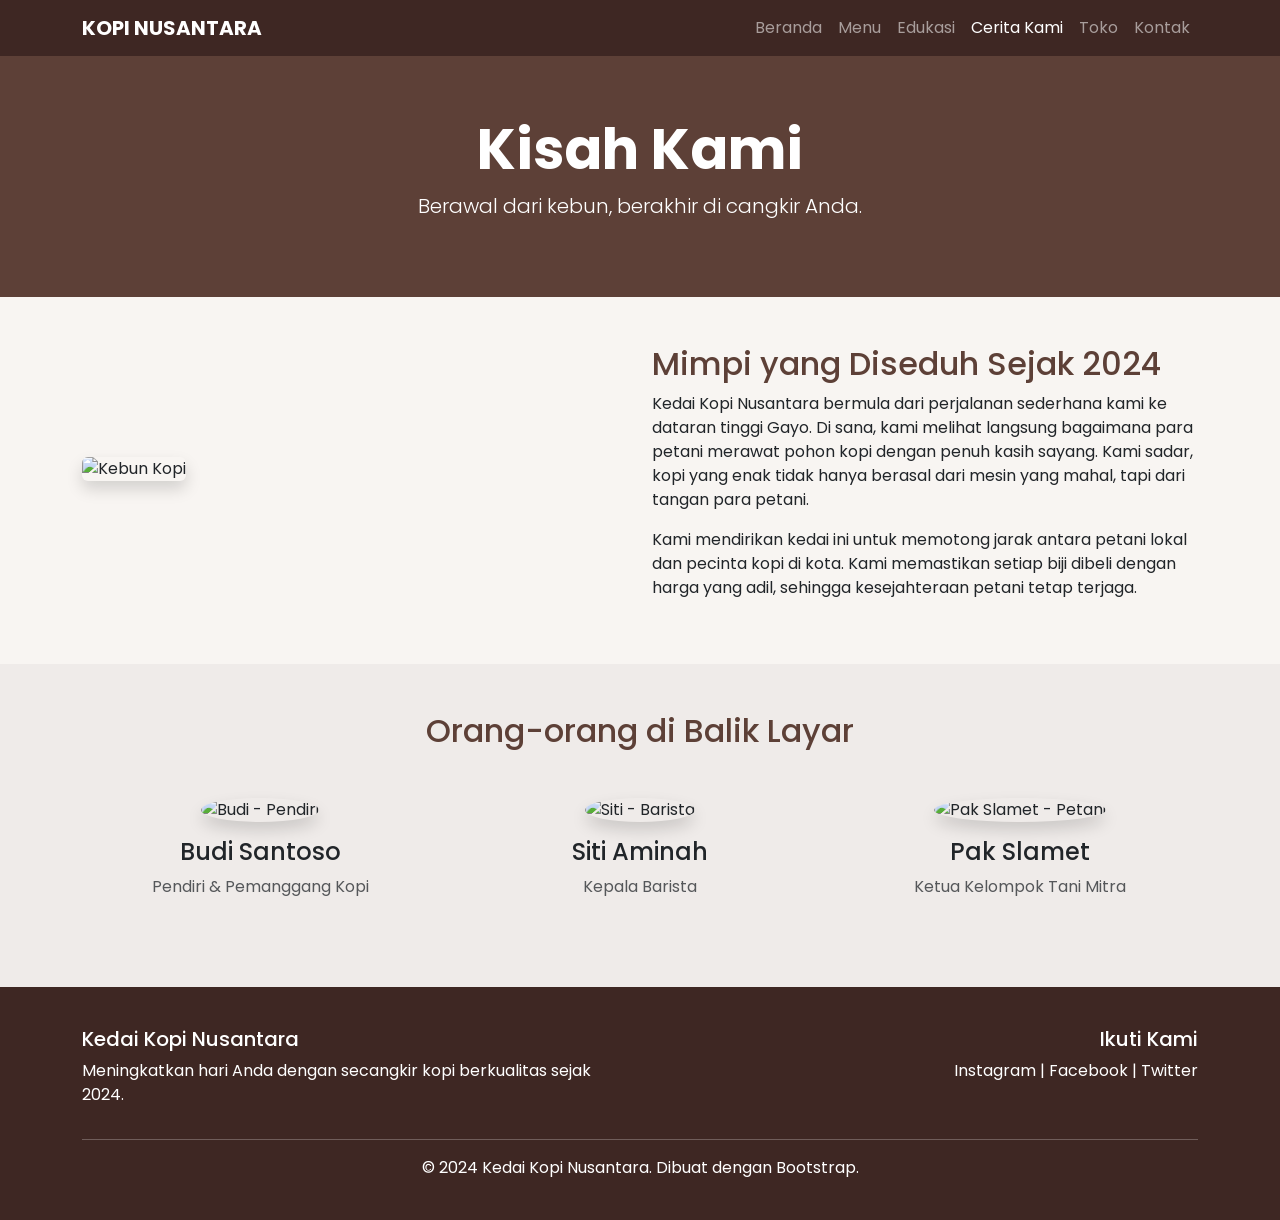
==== cerita.html @ 6b022edf "first commit" ====
<!DOCTYPE html>
<html lang="id">
<head>
    <meta charset="UTF-8">
    <meta name="viewport" content="width=device-width, initial-scale=1.0">
    <title>Kedai Kopi Nusantara - Cerita Kami</title>
    <link href="https://cdn.jsdelivr.net/npm/bootstrap@5.3.0/dist/css/bootstrap.min.css" rel="stylesheet">
    <link href="https://fonts.googleapis.com/css2?family=Poppins:wght@300;400;600&display=swap" rel="stylesheet">
    <style>
        body { font-family: 'Poppins', sans-serif; background-color: #f8f5f2; }
        .navbar { background-color: #3e2723; }
        .page-header {
            background-color: #5d4037;
            color: white;
            padding: 60px 0;
            text-align: center;
        }
        .footer { background-color: #3e2723; color: white; padding: 40px 0; }
        .foto-tim { width: 150px; height: 150px; object-fit: cover; }
    </style>
</head>
<body class="d-flex flex-column min-vh-100">

    <nav class="navbar navbar-expand-lg navbar-dark sticky-top">
        <div class="container">
            <a class="navbar-brand fw-bold" href="index.html">KOPI NUSANTARA</a>
            <button class="navbar-toggler" type="button" data-bs-toggle="collapse" data-bs-target="#navbarNav">
                <span class="navbar-toggler-icon"></span>
            </button>
            <div class="collapse navbar-collapse" id="navbarNav">
                <ul class="navbar-nav ms-auto">
                    <li class="nav-item"><a class="nav-link" href="index.html">Beranda</a></li>
                    <li class="nav-item"><a class="nav-link" href="menu.html">Menu</a></li>
                    <li class="nav-item"><a class="nav-link" href="edukasi.html">Edukasi</a></li>
                    <li class="nav-item"><a class="nav-link active" href="cerita.html">Cerita Kami</a></li>
                    <li class="nav-item"><a class="nav-link" href="toko.html">Toko</a></li>
                    <li class="nav-item"><a class="nav-link" href="kontak.html">Kontak</a></li>
                </ul>
            </div>
        </div>
    </nav>

    <header class="page-header">
        <div class="container">
            <h1 class="display-4 fw-bold">Kisah Kami</h1>
            <p class="lead">Berawal dari kebun, berakhir di cangkir Anda.</p>
        </div>
    </header>

    <section class="py-5">
        <div class="container">
            <div class="row align-items-center">
                <div class="col-md-6 mb-4">
                    <img src="https://images.unsplash.com/photo-1611162458324-aae1eb4129a4?auto=format&fit=crop&w=800&q=80" alt="Kebun Kopi" class="img-fluid rounded shadow">
                </div>
                <div class="col-md-6">
                    <h2 style="color: #5d4037;">Mimpi yang Diseduh Sejak 2024</h2>
                    <p>Kedai Kopi Nusantara bermula dari perjalanan sederhana kami ke dataran tinggi Gayo. Di sana, kami melihat langsung bagaimana para petani merawat pohon kopi dengan penuh kasih sayang. Kami sadar, kopi yang enak tidak hanya berasal dari mesin yang mahal, tapi dari tangan para petani.</p>
                    <p>Kami mendirikan kedai ini untuk memotong jarak antara petani lokal dan pecinta kopi di kota. Kami memastikan setiap biji dibeli dengan harga yang adil, sehingga kesejahteraan petani tetap terjaga.</p>
                </div>
            </div>
        </div>
    </section>

    <section class="py-5" style="background-color: #efebe9;">
        <div class="container text-center">
            <h2 class="mb-5" style="color: #5d4037;">Orang-orang di Balik Layar</h2>
            <div class="row">
                <div class="col-md-4 mb-4">
                    <img src="https://images.unsplash.com/photo-1507003211169-0a1dd7228f2d?auto=format&fit=crop&w=300&q=80" alt="Budi - Pendiri" class="rounded-circle shadow foto-tim mb-3">
                    <h4>Budi Santoso</h4>
                    <p class="text-muted">Pendiri & Pemanggang Kopi</p>
                </div>
                <div class="col-md-4 mb-4">
                    <img src="https://images.unsplash.com/photo-1438761681033-6461ffad8d80?auto=format&fit=crop&w=300&q=80" alt="Siti - Barista" class="rounded-circle shadow foto-tim mb-3">
                    <h4>Siti Aminah</h4>
                    <p class="text-muted">Kepala Barista</p>
                </div>
                <div class="col-md-4 mb-4">
                    <img src="https://images.unsplash.com/photo-1533227268428-f9ed0900fb3b?auto=format&fit=crop&w=300&q=80" alt="Pak Slamet - Petani" class="rounded-circle shadow foto-tim mb-3">
                    <h4>Pak Slamet</h4>
                    <p class="text-muted">Ketua Kelompok Tani Mitra</p>
                </div>
            </div>
        </div>
    </section>

    <footer class="footer mt-auto">
        <div class="container">
            <div class="row">
                <div class="col-md-6">
                    <h5>Kedai Kopi Nusantara</h5>
                    <p>Meningkatkan hari Anda dengan secangkir kopi berkualitas sejak 2024.</p>
                </div>
                <div class="col-md-6 text-md-end">
                    <h5>Ikuti Kami</h5>
                    <p>Instagram | Facebook | Twitter</p>
                </div>
            </div>
            <hr>
            <p class="text-center mb-0">&copy; 2024 Kedai Kopi Nusantara. Dibuat dengan Bootstrap.</p>
        </div>
    </footer>

    <script src="https://cdn.jsdelivr.net/npm/bootstrap@5.3.0/dist/js/bootstrap.bundle.min.js"></script>
</body>
</html>
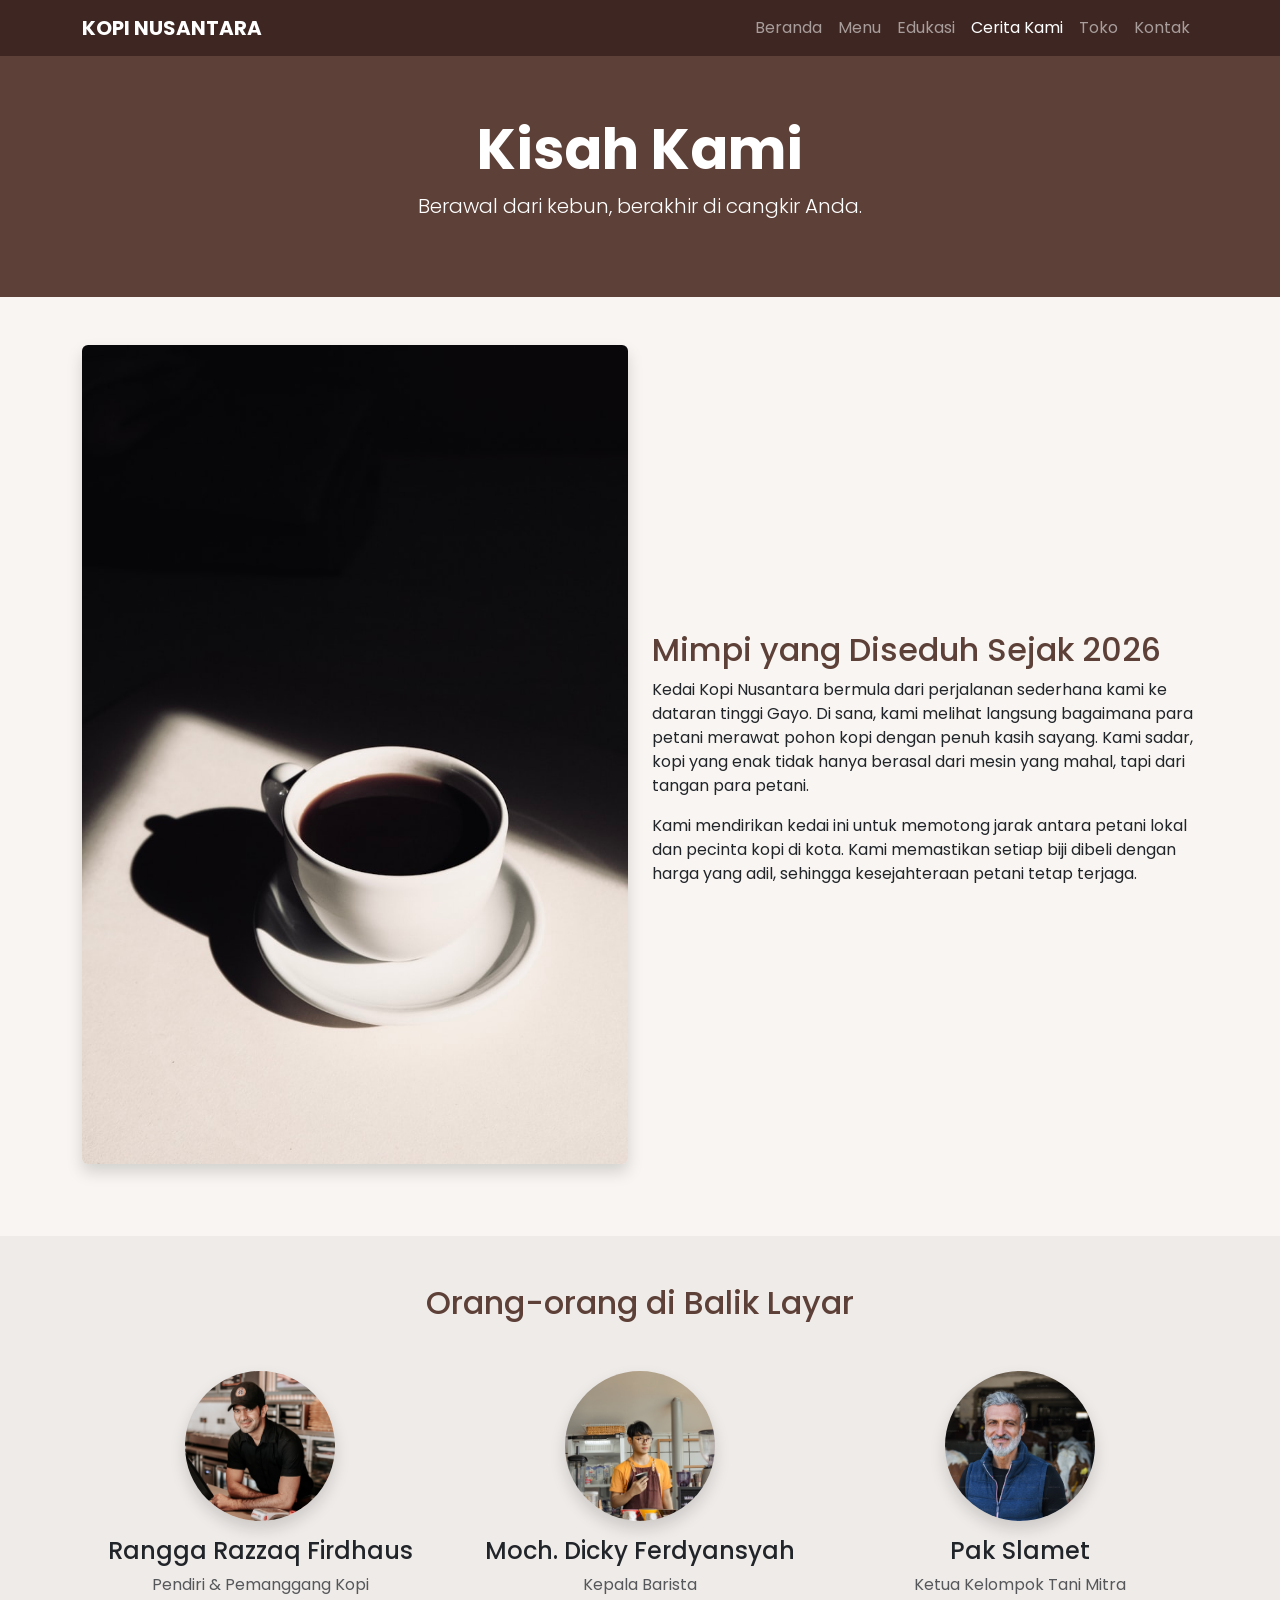
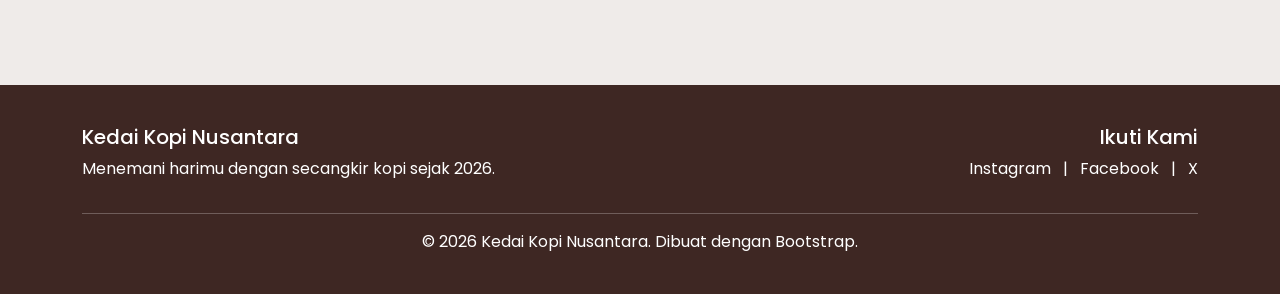
==== commit 403ed8f8: "Add new assets and update HTML files with CSS links and image sources" ====
--- a/cerita.html
+++ b/cerita.html
@@ -6,18 +6,7 @@
     <title>Kedai Kopi Nusantara - Cerita Kami</title>
     <link href="https://cdn.jsdelivr.net/npm/bootstrap@5.3.0/dist/css/bootstrap.min.css" rel="stylesheet">
     <link href="https://fonts.googleapis.com/css2?family=Poppins:wght@300;400;600&display=swap" rel="stylesheet">
-    <style>
-        body { font-family: 'Poppins', sans-serif; background-color: #f8f5f2; }
-        .navbar { background-color: #3e2723; }
-        .page-header {
-            background-color: #5d4037;
-            color: white;
-            padding: 60px 0;
-            text-align: center;
-        }
-        .footer { background-color: #3e2723; color: white; padding: 40px 0; }
-        .foto-tim { width: 150px; height: 150px; object-fit: cover; }
-    </style>
+    <link rel="stylesheet" href="style/cerita.css">
 </head>
 <body class="d-flex flex-column min-vh-100">
 
@@ -51,10 +40,10 @@
         <div class="container">
             <div class="row align-items-center">
                 <div class="col-md-6 mb-4">
-                    <img src="https://images.unsplash.com/photo-1611162458324-aae1eb4129a4?auto=format&fit=crop&w=800&q=80" alt="Kebun Kopi" class="img-fluid rounded shadow">
+                    <img src="assets/kopi.jpg" alt="Kebun Kopi" class="img-fluid rounded shadow">
                 </div>
                 <div class="col-md-6">
-                    <h2 style="color: #5d4037;">Mimpi yang Diseduh Sejak 2024</h2>
+                    <h2 style="color: #5d4037;">Mimpi yang Diseduh Sejak 2026</h2>
                     <p>Kedai Kopi Nusantara bermula dari perjalanan sederhana kami ke dataran tinggi Gayo. Di sana, kami melihat langsung bagaimana para petani merawat pohon kopi dengan penuh kasih sayang. Kami sadar, kopi yang enak tidak hanya berasal dari mesin yang mahal, tapi dari tangan para petani.</p>
                     <p>Kami mendirikan kedai ini untuk memotong jarak antara petani lokal dan pecinta kopi di kota. Kami memastikan setiap biji dibeli dengan harga yang adil, sehingga kesejahteraan petani tetap terjaga.</p>
                 </div>
@@ -67,17 +56,17 @@
             <h2 class="mb-5" style="color: #5d4037;">Orang-orang di Balik Layar</h2>
             <div class="row">
                 <div class="col-md-4 mb-4">
-                    <img src="https://images.unsplash.com/photo-1507003211169-0a1dd7228f2d?auto=format&fit=crop&w=300&q=80" alt="Budi - Pendiri" class="rounded-circle shadow foto-tim mb-3">
-                    <h4>Budi Santoso</h4>
+                    <img src="assets/rangga.jpg" alt="Rangga - Pendiri" class="rounded-circle shadow foto-tim mb-3">
+                    <h4>Rangga Razzaq Firdhaus</h4>
                     <p class="text-muted">Pendiri & Pemanggang Kopi</p>
                 </div>
                 <div class="col-md-4 mb-4">
-                    <img src="https://images.unsplash.com/photo-1438761681033-6461ffad8d80?auto=format&fit=crop&w=300&q=80" alt="Siti - Barista" class="rounded-circle shadow foto-tim mb-3">
-                    <h4>Siti Aminah</h4>
+                    <img src="assets/dicky.jpg" alt="Dicky - Barista" class="rounded-circle shadow foto-tim mb-3">
+                    <h4>Moch. Dicky Ferdyansyah</h4>
                     <p class="text-muted">Kepala Barista</p>
                 </div>
                 <div class="col-md-4 mb-4">
-                    <img src="https://images.unsplash.com/photo-1533227268428-f9ed0900fb3b?auto=format&fit=crop&w=300&q=80" alt="Pak Slamet - Petani" class="rounded-circle shadow foto-tim mb-3">
+                    <img src="assets/slamet.jpg" alt="Pak Slamet - Petani" class="rounded-circle shadow foto-tim mb-3">
                     <h4>Pak Slamet</h4>
                     <p class="text-muted">Ketua Kelompok Tani Mitra</p>
                 </div>
@@ -90,15 +79,19 @@
             <div class="row">
                 <div class="col-md-6">
                     <h5>Kedai Kopi Nusantara</h5>
-                    <p>Meningkatkan hari Anda dengan secangkir kopi berkualitas sejak 2024.</p>
+                    <p>Menemani harimu dengan secangkir kopi sejak 2026.</p>
                 </div>
                 <div class="col-md-6 text-md-end">
                     <h5>Ikuti Kami</h5>
-                    <p>Instagram | Facebook | Twitter</p>
+                    <p>
+                        <a href="https://instagram.com/" target="_blank" class="text-white text-decoration-none me-2">Instagram</a> | 
+                        <a href="https://facebook.com/" target="_blank" class="text-white text-decoration-none me-2 ms-2">Facebook</a> | 
+                        <a href="https://x.com/" target="_blank" class="text-white text-decoration-none ms-2">X</a>
+                    </p>
                 </div>
             </div>
             <hr>
-            <p class="text-center mb-0">&copy; 2024 Kedai Kopi Nusantara. Dibuat dengan Bootstrap.</p>
+            <p class="text-center mb-0">© 2026 Kedai Kopi Nusantara. Dibuat dengan Bootstrap.</p>
         </div>
     </footer>
 
--- a/style/cerita.css
+++ b/style/cerita.css
@@ -0,0 +1,27 @@
+body {
+    font-family: 'Poppins', sans-serif;
+    background-color: #f8f5f2;
+}
+
+.navbar {
+    background-color: #3e2723;
+}
+
+.page-header {
+    background-color: #5d4037;
+    color: white;
+    padding: 60px 0;
+    text-align: center;
+}
+
+.footer {
+    background-color: #3e2723;
+    color: white;
+    padding: 40px 0;
+}
+
+.foto-tim {
+    width: 150px;
+    height: 150px;
+    object-fit: cover;
+}
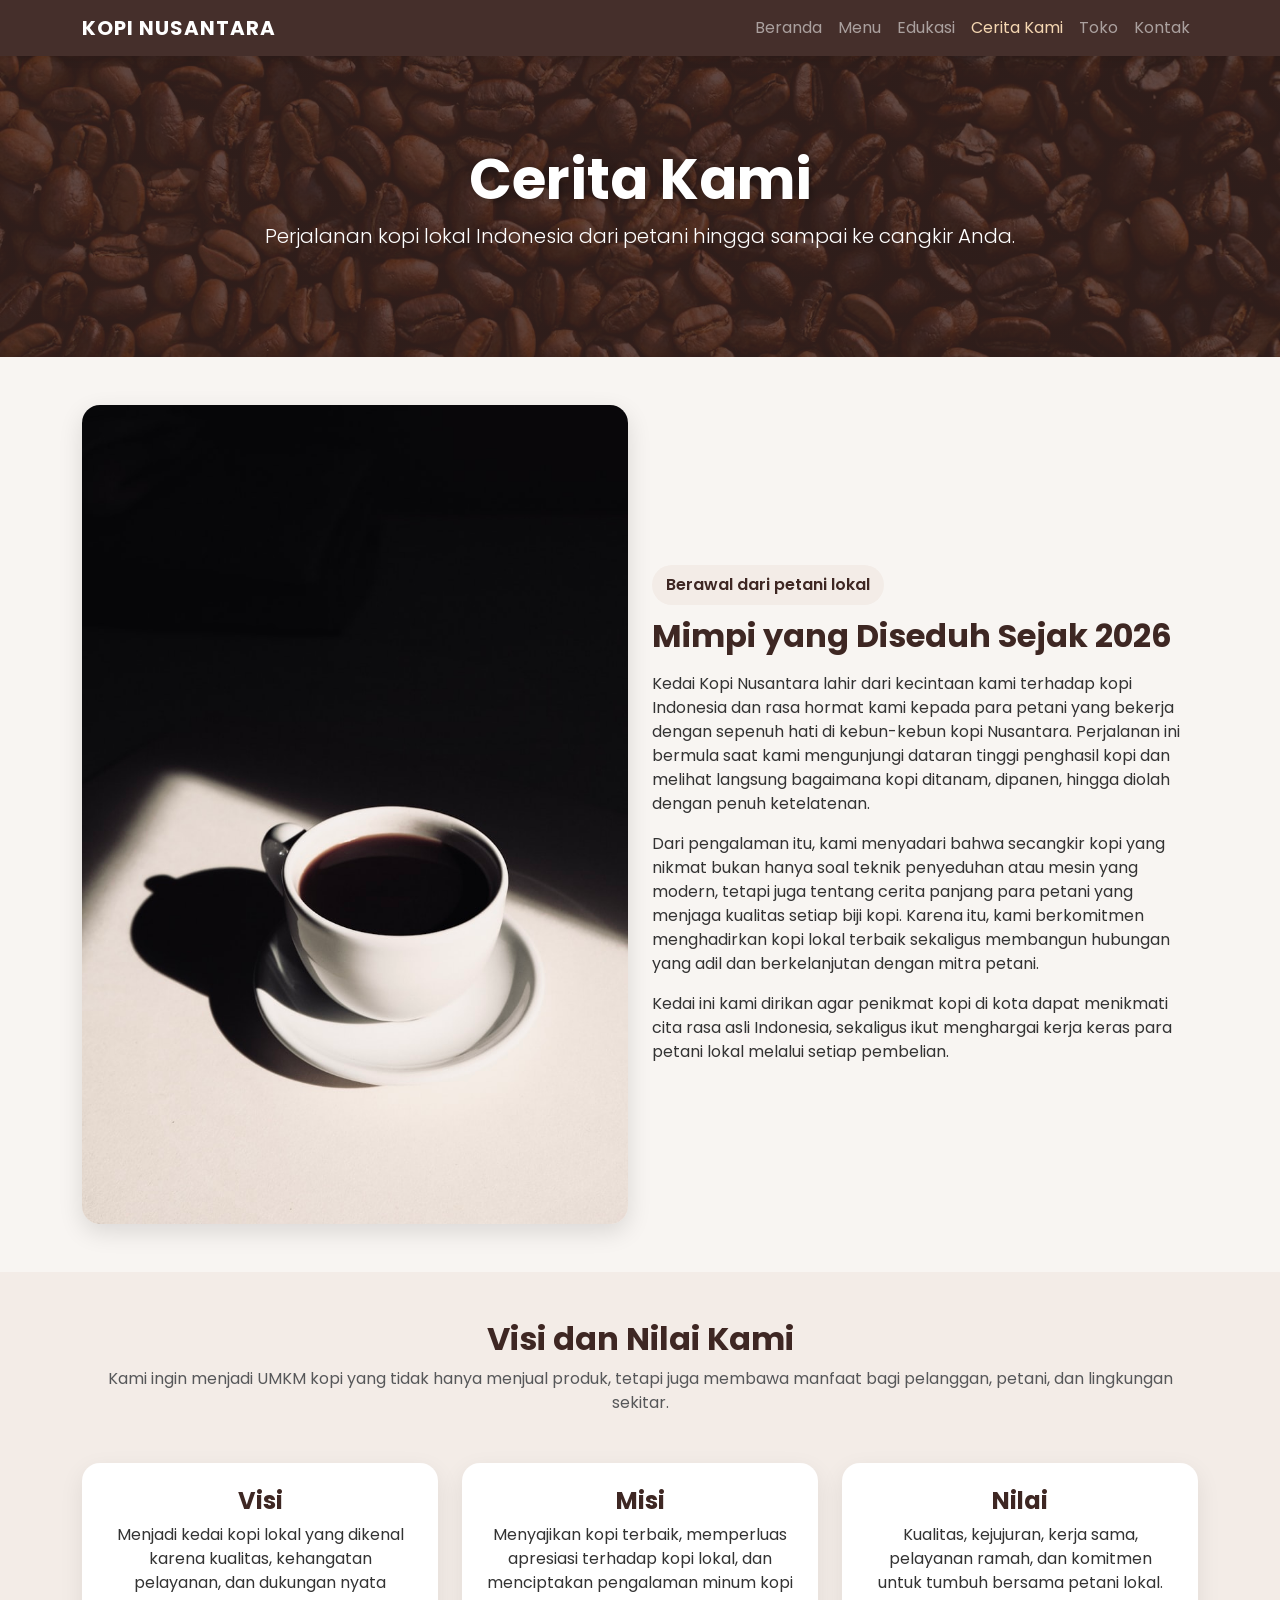
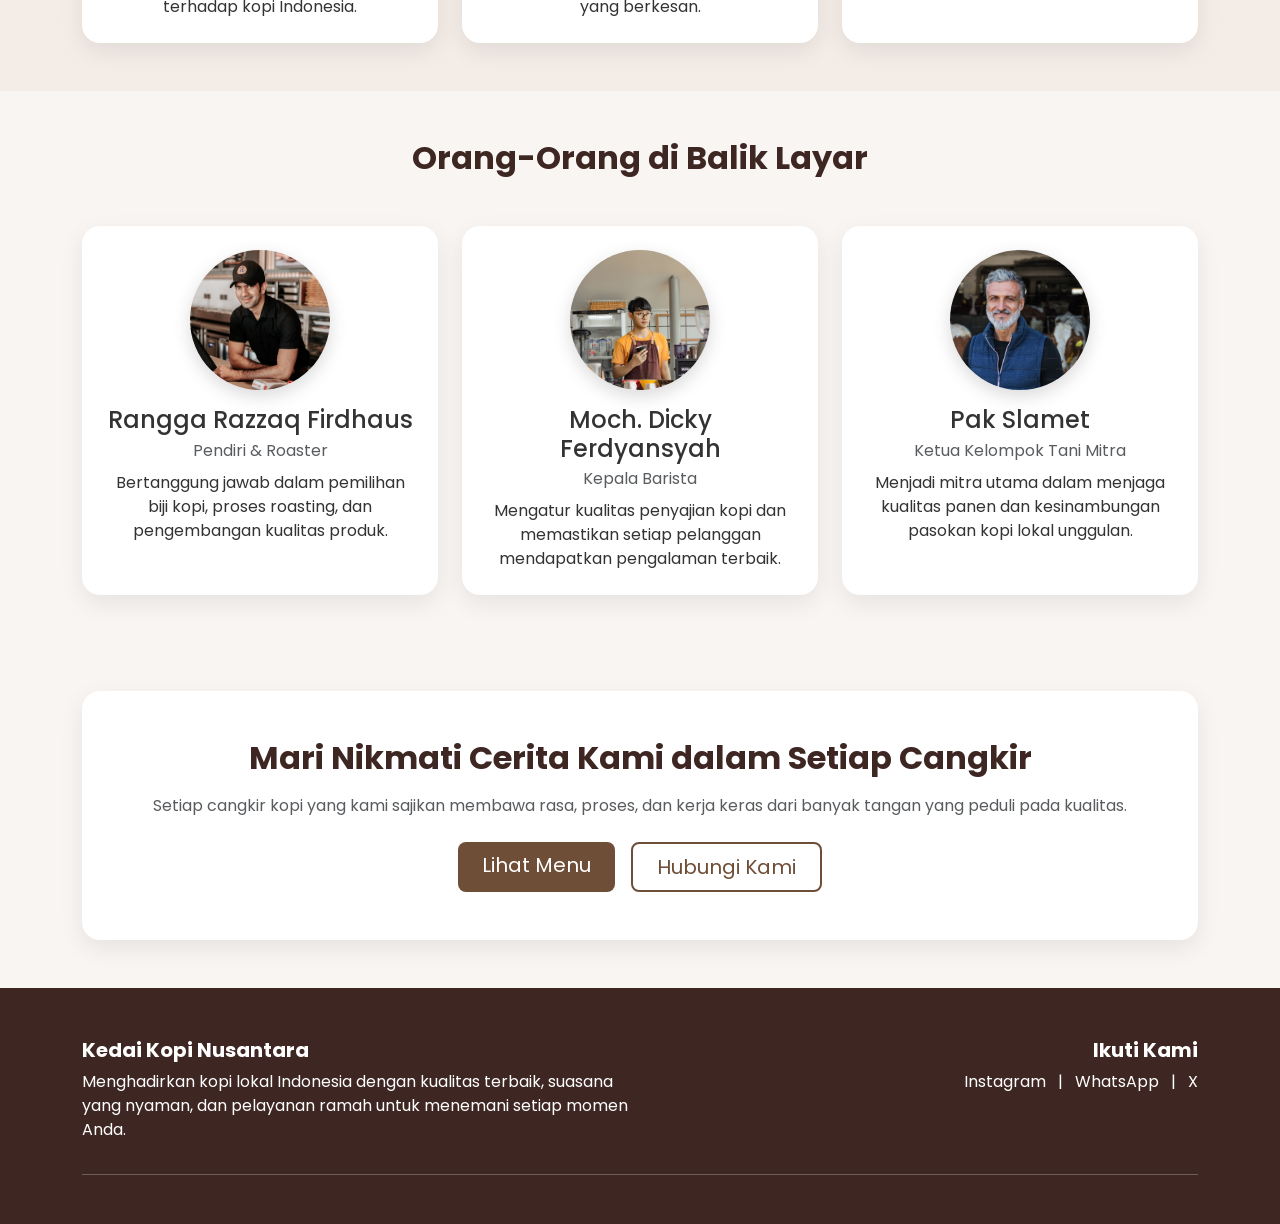
==== commit f39db24b: "Enhance styling and layout across multiple CSS files and update toko.html - Introduced CSS variables" ====
--- a/cerita.html
+++ b/cerita.html
@@ -1,21 +1,29 @@
 <!DOCTYPE html>
 <html lang="id">
+
 <head>
     <meta charset="UTF-8">
     <meta name="viewport" content="width=device-width, initial-scale=1.0">
+    <meta name="description"
+        content="Cerita Kedai Kopi Nusantara, perjalanan usaha kopi lokal dari petani Indonesia hingga sampai ke cangkir pelanggan.">
     <title>Kedai Kopi Nusantara - Cerita Kami</title>
-    <link href="https://cdn.jsdelivr.net/npm/bootstrap@5.3.0/dist/css/bootstrap.min.css" rel="stylesheet">
-    <link href="https://fonts.googleapis.com/css2?family=Poppins:wght@300;400;600&display=swap" rel="stylesheet">
+
+    <link href="https://cdn.jsdelivr.net/npm/bootstrap@5.3.3/dist/css/bootstrap.min.css" rel="stylesheet">
+    <link href="https://fonts.googleapis.com/css2?family=Poppins:wght@300;400;500;600;700&display=swap"
+        rel="stylesheet">
     <link rel="stylesheet" href="style/cerita.css">
 </head>
+
 <body class="d-flex flex-column min-vh-100">
 
     <nav class="navbar navbar-expand-lg navbar-dark sticky-top">
         <div class="container">
             <a class="navbar-brand fw-bold" href="index.html">KOPI NUSANTARA</a>
-            <button class="navbar-toggler" type="button" data-bs-toggle="collapse" data-bs-target="#navbarNav">
+            <button class="navbar-toggler" type="button" data-bs-toggle="collapse" data-bs-target="#navbarNav"
+                aria-controls="navbarNav" aria-expanded="false" aria-label="Toggle navigation">
                 <span class="navbar-toggler-icon"></span>
             </button>
+
             <div class="collapse navbar-collapse" id="navbarNav">
                 <ul class="navbar-nav ms-auto">
                     <li class="nav-item"><a class="nav-link" href="index.html">Beranda</a></li>
@@ -31,70 +39,175 @@
 
     <header class="page-header">
         <div class="container">
-            <h1 class="display-4 fw-bold">Kisah Kami</h1>
-            <p class="lead">Berawal dari kebun, berakhir di cangkir Anda.</p>
+            <h1 class="display-4 fw-bold">Cerita Kami</h1>
+            <p class="lead">Perjalanan kopi lokal Indonesia dari petani hingga sampai ke cangkir Anda.</p>
         </div>
     </header>
 
     <section class="py-5">
         <div class="container">
-            <div class="row align-items-center">
-                <div class="col-md-6 mb-4">
-                    <img src="assets/kopi.jpg" alt="Kebun Kopi" class="img-fluid rounded shadow">
-                </div>
+            <div class="row g-4 align-items-center">
+                <div class="col-lg-6">
+                    <img src="assets/kopi.jpg" alt="Perjalanan Kedai Kopi Nusantara" class="story-image">
+                </div>
+                <div class="col-lg-6">
+                    <span class="badge-custom">Berawal dari petani lokal</span>
+                    <h2 class="section-title mb-3">Mimpi yang Diseduh Sejak 2026</h2>
+                    <p>
+                        Kedai Kopi Nusantara lahir dari kecintaan kami terhadap kopi Indonesia dan rasa hormat kami
+                        kepada para petani yang bekerja dengan sepenuh hati di kebun-kebun kopi Nusantara.
+                        Perjalanan ini bermula saat kami mengunjungi dataran tinggi penghasil kopi dan melihat langsung
+                        bagaimana kopi ditanam, dipanen, hingga diolah dengan penuh ketelatenan.
+                    </p>
+                    <p>
+                        Dari pengalaman itu, kami menyadari bahwa secangkir kopi yang nikmat bukan hanya soal teknik
+                        penyeduhan atau mesin yang modern, tetapi juga tentang cerita panjang para petani yang menjaga
+                        kualitas setiap biji kopi. Karena itu, kami berkomitmen menghadirkan kopi lokal terbaik
+                        sekaligus
+                        membangun hubungan yang adil dan berkelanjutan dengan mitra petani.
+                    </p>
+                    <p class="mb-0">
+                        Kedai ini kami dirikan agar penikmat kopi di kota dapat menikmati cita rasa asli Indonesia,
+                        sekaligus ikut menghargai kerja keras para petani lokal melalui setiap pembelian.
+                    </p>
+                </div>
+            </div>
+        </div>
+    </section>
+
+    <section class="py-5 highlight-section">
+        <div class="container">
+            <div class="text-center mb-5">
+                <h2 class="section-title">Visi dan Nilai Kami</h2>
+                <p class="text-muted">
+                    Kami ingin menjadi UMKM kopi yang tidak hanya menjual produk, tetapi juga membawa manfaat
+                    bagi pelanggan, petani, dan lingkungan sekitar.
+                </p>
+            </div>
+
+            <div class="row g-4">
+                <div class="col-md-4">
+                    <div class="value-card p-4 text-center">
+                        <h4 class="section-title">Visi</h4>
+                        <p class="mb-0">
+                            Menjadi kedai kopi lokal yang dikenal karena kualitas, kehangatan pelayanan,
+                            dan dukungan nyata terhadap kopi Indonesia.
+                        </p>
+                    </div>
+                </div>
+
+                <div class="col-md-4">
+                    <div class="value-card p-4 text-center">
+                        <h4 class="section-title">Misi</h4>
+                        <p class="mb-0">
+                            Menyajikan kopi terbaik, memperluas apresiasi terhadap kopi lokal,
+                            dan menciptakan pengalaman minum kopi yang berkesan.
+                        </p>
+                    </div>
+                </div>
+
+                <div class="col-md-4">
+                    <div class="value-card p-4 text-center">
+                        <h4 class="section-title">Nilai</h4>
+                        <p class="mb-0">
+                            Kualitas, kejujuran, kerja sama, pelayanan ramah,
+                            dan komitmen untuk tumbuh bersama petani lokal.
+                        </p>
+                    </div>
+                </div>
+            </div>
+        </div>
+    </section>
+
+    <section class="py-5">
+        <div class="container text-center">
+            <h2 class="section-title mb-5">Orang-Orang di Balik Layar</h2>
+
+            <div class="row g-4">
+                <div class="col-md-4">
+                    <div class="team-card p-4">
+                        <img src="assets/rangga.jpg" alt="Rangga Razzaq Firdhaus" class="team-photo mb-3">
+                        <h4 class="mb-1">Rangga Razzaq Firdhaus</h4>
+                        <p class="text-muted mb-2">Pendiri & Roaster</p>
+                        <p class="mb-0">
+                            Bertanggung jawab dalam pemilihan biji kopi, proses roasting,
+                            dan pengembangan kualitas produk.
+                        </p>
+                    </div>
+                </div>
+
+                <div class="col-md-4">
+                    <div class="team-card p-4">
+                        <img src="assets/dicky.jpg" alt="Moch Dicky Ferdyansyah" class="team-photo mb-3">
+                        <h4 class="mb-1">Moch. Dicky Ferdyansyah</h4>
+                        <p class="text-muted mb-2">Kepala Barista</p>
+                        <p class="mb-0">
+                            Mengatur kualitas penyajian kopi dan memastikan setiap pelanggan
+                            mendapatkan pengalaman terbaik.
+                        </p>
+                    </div>
+                </div>
+
+                <div class="col-md-4">
+                    <div class="team-card p-4">
+                        <img src="assets/slamet.jpg" alt="Pak Slamet" class="team-photo mb-3">
+                        <h4 class="mb-1">Pak Slamet</h4>
+                        <p class="text-muted mb-2">Ketua Kelompok Tani Mitra</p>
+                        <p class="mb-0">
+                            Menjadi mitra utama dalam menjaga kualitas panen dan kesinambungan
+                            pasokan kopi lokal unggulan.
+                        </p>
+                    </div>
+                </div>
+            </div>
+        </div>
+    </section>
+
+    <section class="py-5">
+        <div class="container">
+            <div class="cta-box p-4 p-md-5 text-center">
+                <h2 class="section-title mb-3">Mari Nikmati Cerita Kami dalam Setiap Cangkir</h2>
+                <p class="text-muted mb-4">
+                    Setiap cangkir kopi yang kami sajikan membawa rasa, proses, dan kerja keras
+                    dari banyak tangan yang peduli pada kualitas.
+                </p>
+                <div class="d-flex flex-column flex-sm-row justify-content-center gap-3">
+                    <a href="menu.html" class="btn btn-coffee btn-lg px-4">Lihat Menu</a>
+                    <a href="kontak.html" class="btn btn-outline-coffee btn-lg px-4">Hubungi Kami</a>
+                </div>
+            </div>
+        </div>
+    </section>
+
+    <footer class="footer mt-auto">
+        <div class="container">
+            <div class="row g-4">
                 <div class="col-md-6">
-                    <h2 style="color: #5d4037;">Mimpi yang Diseduh Sejak 2026</h2>
-                    <p>Kedai Kopi Nusantara bermula dari perjalanan sederhana kami ke dataran tinggi Gayo. Di sana, kami melihat langsung bagaimana para petani merawat pohon kopi dengan penuh kasih sayang. Kami sadar, kopi yang enak tidak hanya berasal dari mesin yang mahal, tapi dari tangan para petani.</p>
-                    <p>Kami mendirikan kedai ini untuk memotong jarak antara petani lokal dan pecinta kopi di kota. Kami memastikan setiap biji dibeli dengan harga yang adil, sehingga kesejahteraan petani tetap terjaga.</p>
-                </div>
-            </div>
-        </div>
-    </section>
-
-    <section class="py-5" style="background-color: #efebe9;">
-        <div class="container text-center">
-            <h2 class="mb-5" style="color: #5d4037;">Orang-orang di Balik Layar</h2>
-            <div class="row">
-                <div class="col-md-4 mb-4">
-                    <img src="assets/rangga.jpg" alt="Rangga - Pendiri" class="rounded-circle shadow foto-tim mb-3">
-                    <h4>Rangga Razzaq Firdhaus</h4>
-                    <p class="text-muted">Pendiri & Pemanggang Kopi</p>
-                </div>
-                <div class="col-md-4 mb-4">
-                    <img src="assets/dicky.jpg" alt="Dicky - Barista" class="rounded-circle shadow foto-tim mb-3">
-                    <h4>Moch. Dicky Ferdyansyah</h4>
-                    <p class="text-muted">Kepala Barista</p>
-                </div>
-                <div class="col-md-4 mb-4">
-                    <img src="assets/slamet.jpg" alt="Pak Slamet - Petani" class="rounded-circle shadow foto-tim mb-3">
-                    <h4>Pak Slamet</h4>
-                    <p class="text-muted">Ketua Kelompok Tani Mitra</p>
-                </div>
-            </div>
-        </div>
-    </section>
-
-    <footer class="footer mt-auto">
-        <div class="container">
-            <div class="row">
-                <div class="col-md-6">
-                    <h5>Kedai Kopi Nusantara</h5>
-                    <p>Menemani harimu dengan secangkir kopi sejak 2026.</p>
-                </div>
+                    <h5 class="fw-bold">Kedai Kopi Nusantara</h5>
+                    <p class="mb-2">
+                        Menghadirkan kopi lokal Indonesia dengan kualitas terbaik, suasana yang nyaman, dan pelayanan ramah untuk menemani setiap momen Anda.
+                    </p>
+                </div>
+
                 <div class="col-md-6 text-md-end">
-                    <h5>Ikuti Kami</h5>
-                    <p>
-                        <a href="https://instagram.com/" target="_blank" class="text-white text-decoration-none me-2">Instagram</a> | 
-                        <a href="https://facebook.com/" target="_blank" class="text-white text-decoration-none me-2 ms-2">Facebook</a> | 
-                        <a href="https://x.com/" target="_blank" class="text-white text-decoration-none ms-2">X</a>
-                    </p>
-                </div>
-            </div>
-            <hr>
-            <p class="text-center mb-0">© 2026 Kedai Kopi Nusantara. Dibuat dengan Bootstrap.</p>
+                    <h5 class="fw-bold">Ikuti Kami</h5>
+                    <p class="mb-0">
+                        <a href="https://instagram.com/" target="_blank" rel="noopener noreferrer"
+                            class="text-white text-decoration-none">Instagram</a>
+                        <span class="mx-2">|</span>
+                        <a href="https://wa.me/6285730565400" target="_blank" rel="noopener noreferrer"
+                            class="text-white text-decoration-none">WhatsApp</a>
+                        <span class="mx-2">|</span>
+                        <a href="https://x.com/" target="_blank" rel="noopener noreferrer"
+                            class="text-white text-decoration-none">X</a>
+                    </p>
+                </div>
+            </div>
+            <hr class="my-4">
         </div>
     </footer>
 
-    <script src="https://cdn.jsdelivr.net/npm/bootstrap@5.3.0/dist/js/bootstrap.bundle.min.js"></script>
+    <script src="https://cdn.jsdelivr.net/npm/bootstrap@5.3.3/dist/js/bootstrap.bundle.min.js"></script>
 </body>
+
 </html>
--- a/style/cerita.css
+++ b/style/cerita.css
@@ -1,27 +1,173 @@
+:root {
+    --coffee-dark: #3e2723;
+    --coffee-main: #6f4e37;
+    --coffee-light: #a1887f;
+    --cream: #f8f5f2;
+    --soft: #f3ece7;
+    --accent: #d7b899;
+}
+
 body {
     font-family: 'Poppins', sans-serif;
-    background-color: #f8f5f2;
+    background-color: var(--cream);
+    color: #333;
 }
 
+/* NAVBAR */
 .navbar {
-    background-color: #3e2723;
+    background-color: rgba(62, 39, 35, 0.96);
+    box-shadow: 0 2px 10px rgba(0, 0, 0, 0.12);
 }
 
+.navbar-brand {
+    letter-spacing: 1px;
+    font-weight: 600;
+}
+
+.nav-link {
+    transition: 0.3s;
+}
+
+.nav-link:hover,
+.nav-link.active {
+    color: #f5d7b2 !important;
+}
+
+/* HEADER */
 .page-header {
-    background-color: #5d4037;
+    background:
+        linear-gradient(rgba(62, 39, 35, 0.75), rgba(62, 39, 35, 0.75)),
+        url('../assets/header_cerita.png') no-repeat center center;
+    background-size: cover;
+    background-position: center;
     color: white;
-    padding: 60px 0;
+    padding: 90px 0;
     text-align: center;
 }
 
-.footer {
-    background-color: #3e2723;
-    color: white;
-    padding: 40px 0;
+.page-header h1 {
+    font-weight: 700;
+    text-shadow: 2px 2px 8px rgba(0, 0, 0, 0.35);
 }
 
-.foto-tim {
-    width: 150px;
-    height: 150px;
+/* SECTION */
+.section-title {
+    color: var(--coffee-dark);
+    font-weight: 700;
+}
+
+/* IMAGE */
+.story-image {
+    border-radius: 18px;
+    box-shadow: 0 8px 24px rgba(0, 0, 0, 0.12);
     object-fit: cover;
+    width: 100%;
+    height: 100%;
+    min-height: 350px;
+}
+
+/* CARD */
+.value-card,
+.team-card,
+.cta-box {
+    background: white;
+    border: none;
+    border-radius: 18px;
+    box-shadow: 0 8px 24px rgba(0, 0, 0, 0.08);
+}
+
+.value-card,
+.team-card {
+    transition: 0.3s ease;
+    height: 100%;
+}
+
+.value-card:hover,
+.team-card:hover {
+    transform: translateY(-6px);
+}
+
+/* TEAM */
+.team-photo {
+    width: 140px;
+    height: 140px;
+    object-fit: cover;
+    border-radius: 50%;
+    box-shadow: 0 6px 18px rgba(0, 0, 0, 0.15);
+}
+
+/* BADGE */
+.badge-custom {
+    display: inline-block;
+    background-color: var(--soft);
+    color: var(--coffee-dark);
+    padding: 8px 14px;
+    border-radius: 30px;
+    font-weight: 600;
+    margin-bottom: 12px;
+}
+
+.highlight-section {
+    background-color: var(--soft);
+}
+
+/* BUTTON */
+.btn-coffee {
+    background-color: var(--coffee-main);
+    color: white;
+    border: none;
+    transition: 0.3s ease;
+}
+
+.btn-coffee:hover {
+    background-color: var(--coffee-dark);
+    color: white;
+    transform: translateY(-2px);
+}
+
+.btn-outline-coffee {
+    border: 2px solid var(--coffee-main);
+    color: var(--coffee-main);
+    transition: 0.3s ease;
+}
+
+.btn-outline-coffee:hover {
+    background-color: var(--coffee-main);
+    color: white;
+}
+
+/* FOOTER */
+.footer {
+    background-color: var(--coffee-dark);
+    color: white;
+    padding: 50px 0 25px;
+}
+
+.footer a {
+    color: #f5d7b2;
+    text-decoration: none;
+}
+
+.footer a:hover {
+    color: white;
+}
+
+/* RESPONSIVE */
+@media (max-width: 768px) {
+    .page-header {
+        padding: 70px 20px;
+    }
+
+    .page-header h1 {
+        font-size: 2.2rem;
+    }
+
+    .story-image {
+        min-height: 250px;
+    }
+
+    .team-photo {
+        width: 120px;
+        height: 120px;
+    }
 }
